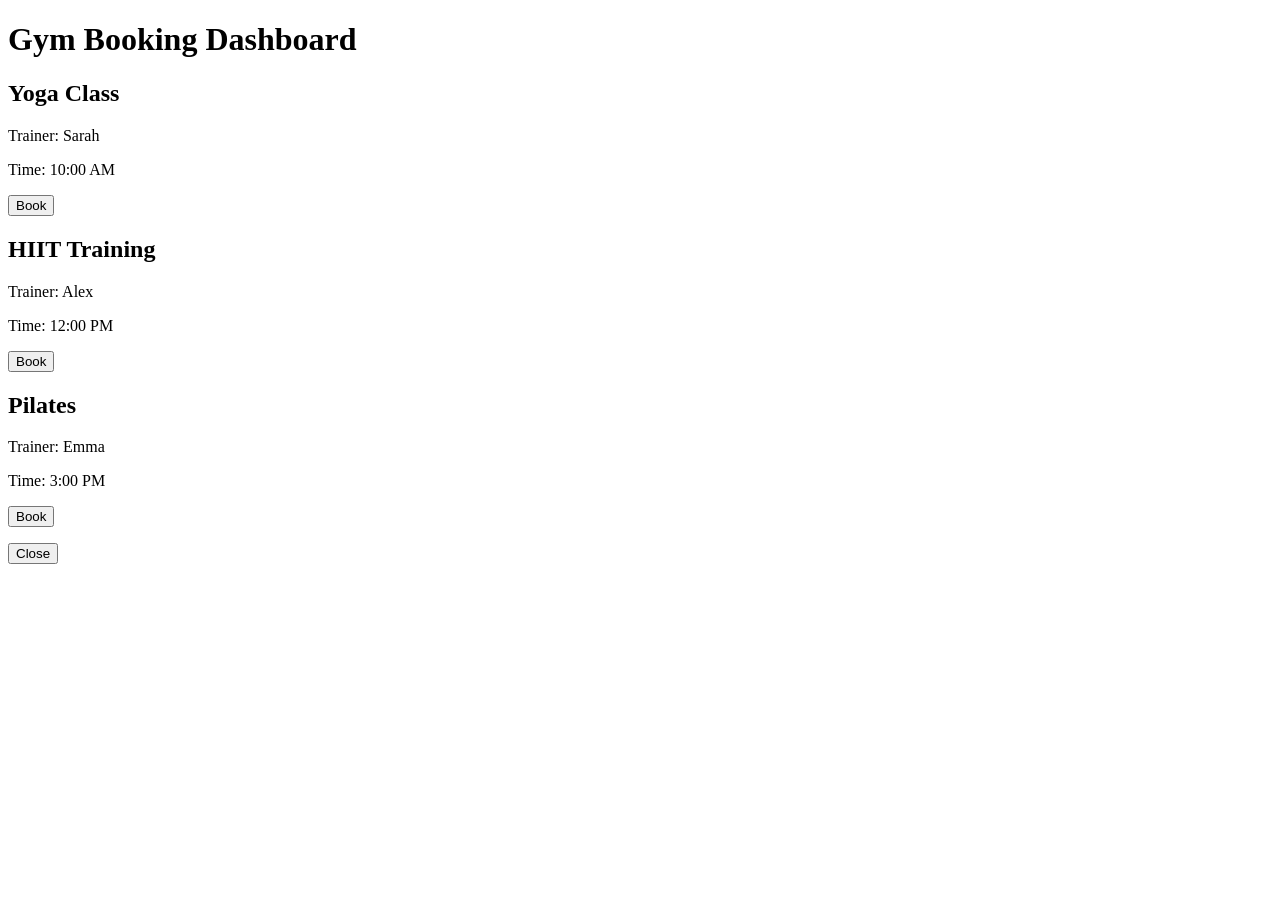
==== index.html @ 651a79b9 "Create index.html" ====
<!DOCTYPE html>
<html lang="en">
<head>
<meta charset="UTF-8">
<title>Gym Booking Platform</title>
<link rel="stylesheet" href="style.css">
</head>

<body>

<header>
<h1>Gym Booking Dashboard</h1>
</header>

<section class="dashboard">

<div class="card">
<h2>Yoga Class</h2>
<p>Trainer: Sarah</p>
<p>Time: 10:00 AM</p>
<button onclick="bookClass('Yoga Class')">Book</button>
</div>

<div class="card">
<h2>HIIT Training</h2>
<p>Trainer: Alex</p>
<p>Time: 12:00 PM</p>
<button onclick="bookClass('HIIT Training')">Book</button>
</div>

<div class="card">
<h2>Pilates</h2>
<p>Trainer: Emma</p>
<p>Time: 3:00 PM</p>
<button onclick="bookClass('Pilates')">Book</button>
</div>

</section>

<div id="popup" class="popup">
<p id="popup-text"></p>
<button onclick="closePopup()">Close</button>
</div>

<script src="script.js"></script>

</body>
</html>
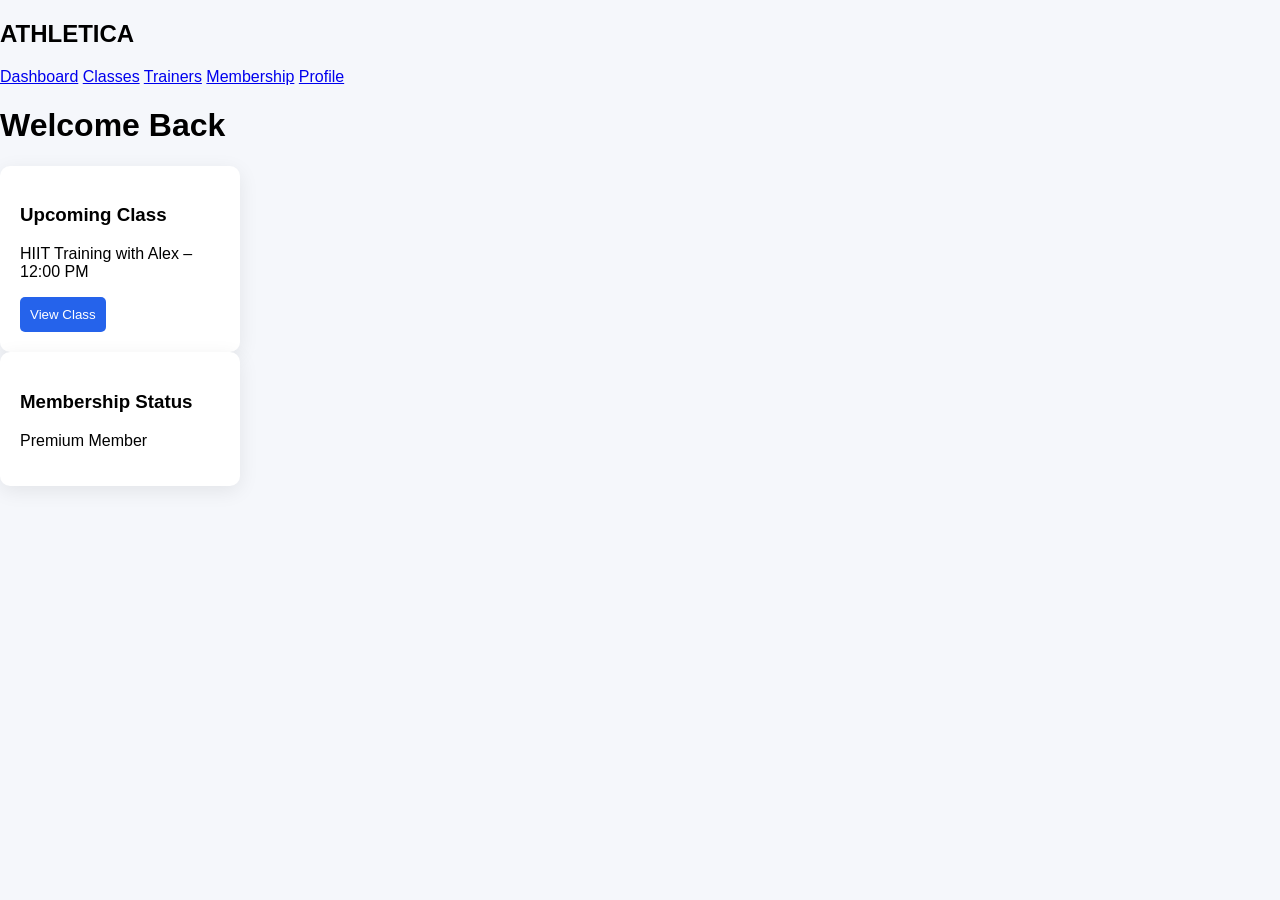
==== commit bef87c47: "Update index.html" ====
--- a/index.html
+++ b/index.html
@@ -1,48 +1,45 @@
 <!DOCTYPE html>
-<html lang="en">
+<html>
+
 <head>
-<meta charset="UTF-8">
-<title>Gym Booking Platform</title>
+<title>Gym Dashboard</title>
+
 <link rel="stylesheet" href="style.css">
+
+<link href="https://fonts.googleapis.com/css2?family=Instrument+Sans:wght@400;500;600&display=swap" rel="stylesheet">
+
 </head>
 
 <body>
 
-<header>
-<h1>Gym Booking Dashboard</h1>
-</header>
+<div class="sidebar">
 
-<section class="dashboard">
+<h2>ATHLETICA</h2>
+
+<a href="index.html">Dashboard</a>
+<a href="classes.html">Classes</a>
+<a href="trainers.html">Trainers</a>
+<a href="membership.html">Membership</a>
+<a href="profile.html">Profile</a>
+
+</div>
+
+<div class="main">
+
+<h1>Welcome Back</h1>
 
 <div class="card">
-<h2>Yoga Class</h2>
-<p>Trainer: Sarah</p>
-<p>Time: 10:00 AM</p>
-<button onclick="bookClass('Yoga Class')">Book</button>
+<h3>Upcoming Class</h3>
+<p>HIIT Training with Alex – 12:00 PM</p>
+<button>View Class</button>
 </div>
 
 <div class="card">
-<h2>HIIT Training</h2>
-<p>Trainer: Alex</p>
-<p>Time: 12:00 PM</p>
-<button onclick="bookClass('HIIT Training')">Book</button>
+<h3>Membership Status</h3>
+<p>Premium Member</p>
 </div>
 
-<div class="card">
-<h2>Pilates</h2>
-<p>Trainer: Emma</p>
-<p>Time: 3:00 PM</p>
-<button onclick="bookClass('Pilates')">Book</button>
 </div>
-
-</section>
-
-<div id="popup" class="popup">
-<p id="popup-text"></p>
-<button onclick="closePopup()">Close</button>
-</div>
-
-<script src="script.js"></script>
 
 </body>
 </html>
--- a/style.css
+++ b/style.css
@@ -0,0 +1,45 @@
+body{
+font-family: Arial, sans-serif;
+background:#f5f7fb;
+margin:0;
+}
+
+header{
+background:white;
+padding:20px;
+box-shadow:0 2px 10px rgba(0,0,0,0.05);
+}
+
+.dashboard{
+display:flex;
+gap:20px;
+padding:40px;
+}
+
+.card{
+background:white;
+padding:20px;
+border-radius:10px;
+box-shadow:0 5px 20px rgba(0,0,0,0.08);
+width:200px;
+}
+
+button{
+background:#2563eb;
+color:white;
+border:none;
+padding:10px;
+border-radius:5px;
+cursor:pointer;
+}
+
+.popup{
+position:fixed;
+top:50%;
+left:50%;
+transform:translate(-50%,-50%);
+background:white;
+padding:30px;
+box-shadow:0 10px 40px rgba(0,0,0,0.2);
+display:none;
+}
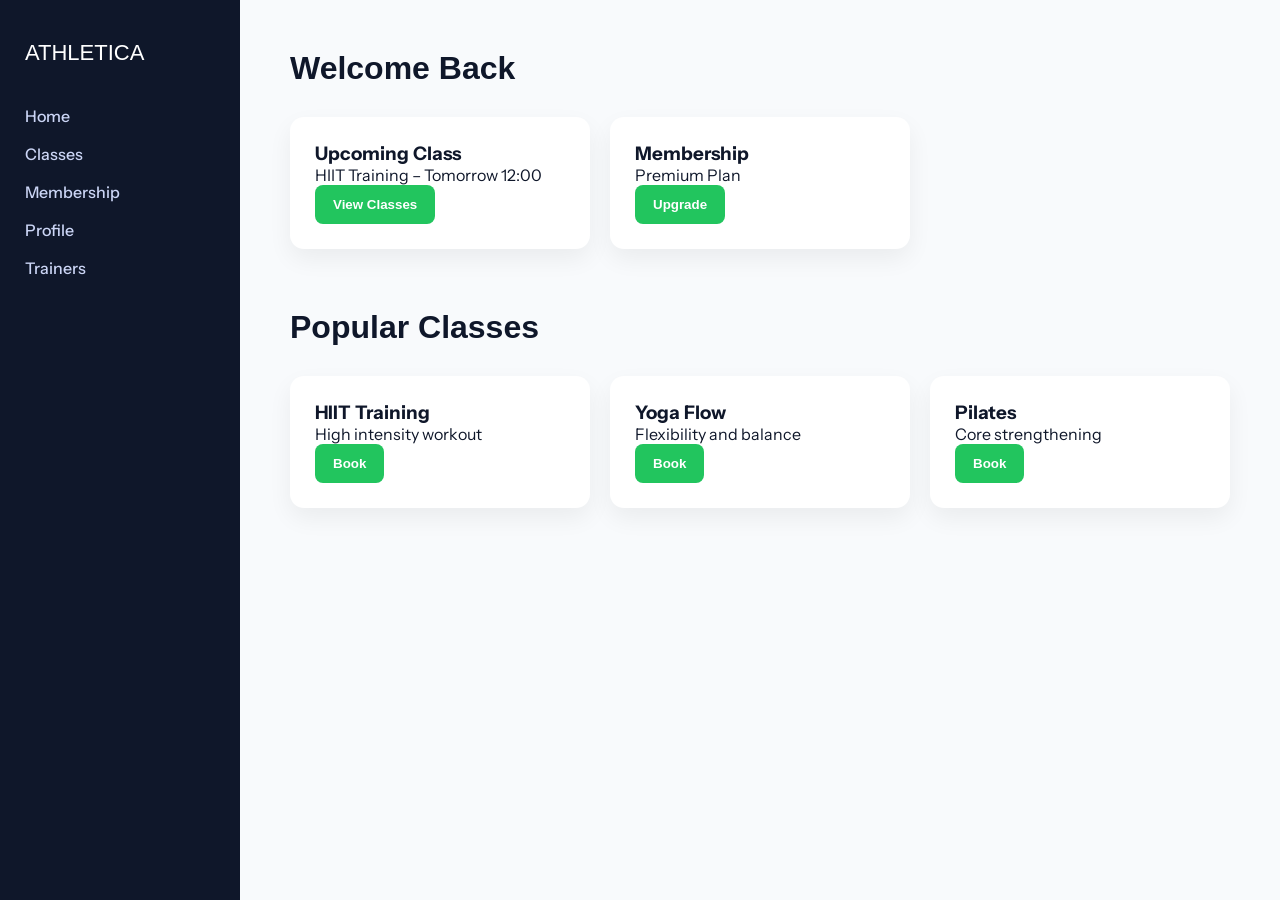
==== commit 0a676173: "Update index.html" ====
--- a/index.html
+++ b/index.html
@@ -2,7 +2,8 @@
 <html>
 
 <head>
-<title>Gym Dashboard</title>
+
+<title>Gym Booking Platform</title>
 
 <link rel="stylesheet" href="style.css">
 
@@ -14,13 +15,13 @@
 
 <div class="sidebar">
 
-<h2>ATHLETICA</h2>
+<div class="logo">ATHLETICA</div>
 
-<a href="index.html">Dashboard</a>
+<a href="index.html">Home</a>
 <a href="classes.html">Classes</a>
-<a href="trainers.html">Trainers</a>
 <a href="membership.html">Membership</a>
 <a href="profile.html">Profile</a>
+<a href="trainers.html">Trainers</a>
 
 </div>
 
@@ -28,15 +29,44 @@
 
 <h1>Welcome Back</h1>
 
+<div class="grid">
+
 <div class="card">
 <h3>Upcoming Class</h3>
-<p>HIIT Training with Alex – 12:00 PM</p>
-<button>View Class</button>
+<p>HIIT Training – Tomorrow 12:00</p>
+<button onclick="location.href='classes.html'">View Classes</button>
 </div>
 
 <div class="card">
-<h3>Membership Status</h3>
-<p>Premium Member</p>
+<h3>Membership</h3>
+<p>Premium Plan</p>
+<button onclick="location.href='membership.html'">Upgrade</button>
+</div>
+
+</div>
+
+<h1 style="margin-top:40px">Popular Classes</h1>
+
+<div class="grid">
+
+<div class="card">
+<h3>HIIT Training</h3>
+<p>High intensity workout</p>
+<button onclick="location.href='classes.html'">Book</button>
+</div>
+
+<div class="card">
+<h3>Yoga Flow</h3>
+<p>Flexibility and balance</p>
+<button onclick="location.href='classes.html'">Book</button>
+</div>
+
+<div class="card">
+<h3>Pilates</h3>
+<p>Core strengthening</p>
+<button onclick="location.href='classes.html'">Book</button>
+</div>
+
 </div>
 
 </div>
--- a/style.css
+++ b/style.css
@@ -1,45 +1,156 @@
-body{
-font-family: Arial, sans-serif;
-background:#f5f7fb;
+*{
+box-sizing:border-box;
 margin:0;
+padding:0;
 }
 
-header{
-background:white;
-padding:20px;
-box-shadow:0 2px 10px rgba(0,0,0,0.05);
+html{
+scroll-behavior:smooth;
 }
 
-.dashboard{
-display:flex;
-gap:20px;
-padding:40px;
+body{
+font-family:'Instrument Sans',sans-serif;
+background:#F8FAFC;
+color:#0F172A;
 }
+
+/* sidebar */
+
+.sidebar{
+position:fixed;
+top:0;
+left:0;
+width:240px;
+height:100vh;
+background:#0F172A;
+padding:40px 25px;
+}
+
+.logo{
+font-family:"Power Grotesk",sans-serif;
+color:white;
+font-size:22px;
+margin-bottom:40px;
+}
+
+.sidebar a{
+display:block;
+color:#CBD5F5;
+text-decoration:none;
+margin-bottom:18px;
+font-weight:500;
+transition:.2s;
+}
+
+.sidebar a:hover{
+color:#22C55E;
+}
+
+/* main */
+
+.main{
+margin-left:240px;
+padding:50px;
+}
+
+h1{
+font-family:"Power Grotesk",sans-serif;
+margin-bottom:30px;
+}
+
+/* cards */
 
 .card{
 background:white;
-padding:20px;
-border-radius:10px;
-box-shadow:0 5px 20px rgba(0,0,0,0.08);
-width:200px;
+padding:25px;
+border-radius:14px;
+margin-bottom:20px;
+box-shadow:0 10px 25px rgba(0,0,0,0.06);
+transition:.25s;
 }
 
+.card:hover{
+transform:translateY(-4px);
+}
+
+.grid{
+display:grid;
+grid-template-columns:repeat(auto-fill,minmax(250px,1fr));
+gap:20px;
+}
+
+/* buttons */
+
 button{
-background:#2563eb;
+background:#22C55E;
+border:none;
+padding:12px 18px;
+border-radius:8px;
 color:white;
-border:none;
-padding:10px;
-border-radius:5px;
+font-weight:600;
 cursor:pointer;
 }
 
-.popup{
-position:fixed;
-top:50%;
-left:50%;
-transform:translate(-50%,-50%);
+button:hover{
+background:#16A34A;
+}
+
+/* calendar */
+
+.calendar{
+display:grid;
+grid-template-columns:repeat(7,1fr);
+gap:10px;
+margin-top:20px;
+}
+
+.day{
 background:white;
+padding:15px;
+border-radius:10px;
+box-shadow:0 4px 12px rgba(0,0,0,0.05);
+min-height:120px;
+}
+
+.class{
+background:#22C55E;
+color:white;
+padding:6px 8px;
+border-radius:6px;
+margin-top:6px;
+font-size:12px;
+}
+
+/* plans */
+
+.plan{
+text-align:center;
 padding:30px;
-box-shadow:0 10px 40px rgba(0,0,0,0.2);
-display:none;
+border-radius:14px;
+border:2px solid #E2E8F0;
+background:white;
 }
+
+.price{
+font-size:28px;
+font-weight:700;
+margin:10px 0;
+}
+
+/* profile */
+
+.profile-section{
+margin-bottom:30px;
+}
+
+.class-list{
+margin-top:10px;
+}
+
+.class-item{
+background:white;
+padding:12px;
+border-radius:8px;
+margin-bottom:10px;
+box-shadow:0 4px 12px rgba(0,0,0,0.05);
+}
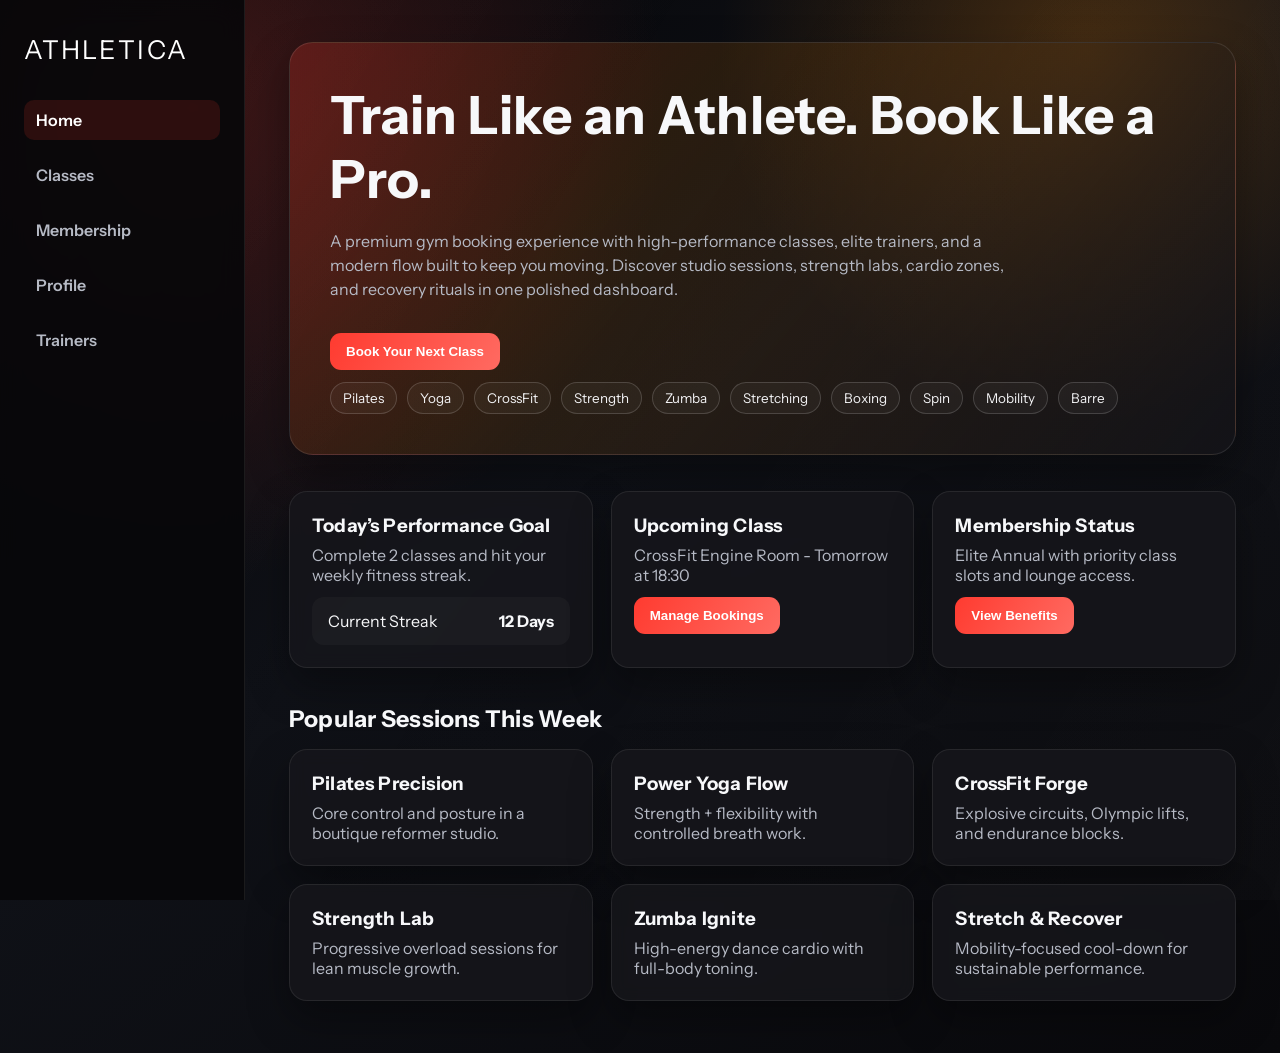
==== commit df3d0bbe: "Redesign gym booking UI with premium athletic style" ====
--- a/index.html
+++ b/index.html
@@ -1,75 +1,61 @@
 <!DOCTYPE html>
-<html>
+<html lang="en">
+<head>
+  <meta charset="UTF-8">
+  <meta name="viewport" content="width=device-width, initial-scale=1.0">
+  <title>Athletica | Premium Gym Booking Platform</title>
+  <link rel="stylesheet" href="https://fonts.cdnfonts.com/css/power-grotesk">
+  <link rel="stylesheet" href="https://fonts.googleapis.com/css2?family=Instrument+Sans:wght@400;500;600;700;800&display=swap">
+  <link rel="stylesheet" href="style.css">
+</head>
+<body>
+  <div class="sidebar">
+    <div class="logo">ATHLETICA</div>
+    <a class="active" href="index.html">Home</a>
+    <a href="classes.html">Classes</a>
+    <a href="membership.html">Membership</a>
+    <a href="profile.html">Profile</a>
+    <a href="trainers.html">Trainers</a>
+  </div>
 
-<head>
+  <main class="main">
+    <section class="hero reveal">
+      <h1>Train Like an Athlete. Book Like a Pro.</h1>
+      <p>A premium gym booking experience with high-performance classes, elite trainers, and a modern flow built to keep you moving. Discover studio sessions, strength labs, cardio zones, and recovery rituals in one polished dashboard.</p>
+      <button onclick="location.href='classes.html'">Book Your Next Class</button>
+      <div class="chip-row">
+        <div class="chip">Pilates</div><div class="chip">Yoga</div><div class="chip">CrossFit</div><div class="chip">Strength</div><div class="chip">Zumba</div><div class="chip">Stretching</div><div class="chip">Boxing</div><div class="chip">Spin</div><div class="chip">Mobility</div><div class="chip">Barre</div>
+      </div>
+    </section>
 
-<title>Gym Booking Platform</title>
+    <section class="grid section-title">
+      <article class="card reveal">
+        <h3>Today’s Performance Goal</h3>
+        <p>Complete 2 classes and hit your weekly fitness streak.</p>
+        <div class="metric"><span>Current Streak</span><strong>12 Days</strong></div>
+      </article>
+      <article class="card reveal">
+        <h3>Upcoming Class</h3>
+        <p>CrossFit Engine Room - Tomorrow at 18:30</p>
+        <button onclick="location.href='classes.html'">Manage Bookings</button>
+      </article>
+      <article class="card reveal">
+        <h3>Membership Status</h3>
+        <p>Elite Annual with priority class slots and lounge access.</p>
+        <button onclick="location.href='membership.html'">View Benefits</button>
+      </article>
+    </section>
 
-<link rel="stylesheet" href="style.css">
-
-<link href="https://fonts.googleapis.com/css2?family=Instrument+Sans:wght@400;500;600&display=swap" rel="stylesheet">
-
-</head>
-
-<body>
-
-<div class="sidebar">
-
-<div class="logo">ATHLETICA</div>
-
-<a href="index.html">Home</a>
-<a href="classes.html">Classes</a>
-<a href="membership.html">Membership</a>
-<a href="profile.html">Profile</a>
-<a href="trainers.html">Trainers</a>
-
-</div>
-
-<div class="main">
-
-<h1>Welcome Back</h1>
-
-<div class="grid">
-
-<div class="card">
-<h3>Upcoming Class</h3>
-<p>HIIT Training – Tomorrow 12:00</p>
-<button onclick="location.href='classes.html'">View Classes</button>
-</div>
-
-<div class="card">
-<h3>Membership</h3>
-<p>Premium Plan</p>
-<button onclick="location.href='membership.html'">Upgrade</button>
-</div>
-
-</div>
-
-<h1 style="margin-top:40px">Popular Classes</h1>
-
-<div class="grid">
-
-<div class="card">
-<h3>HIIT Training</h3>
-<p>High intensity workout</p>
-<button onclick="location.href='classes.html'">Book</button>
-</div>
-
-<div class="card">
-<h3>Yoga Flow</h3>
-<p>Flexibility and balance</p>
-<button onclick="location.href='classes.html'">Book</button>
-</div>
-
-<div class="card">
-<h3>Pilates</h3>
-<p>Core strengthening</p>
-<button onclick="location.href='classes.html'">Book</button>
-</div>
-
-</div>
-
-</div>
-
+    <h2 class="section-title reveal">Popular Sessions This Week</h2>
+    <section class="grid">
+      <article class="card reveal"><h3>Pilates Precision</h3><p>Core control and posture in a boutique reformer studio.</p></article>
+      <article class="card reveal"><h3>Power Yoga Flow</h3><p>Strength + flexibility with controlled breath work.</p></article>
+      <article class="card reveal"><h3>CrossFit Forge</h3><p>Explosive circuits, Olympic lifts, and endurance blocks.</p></article>
+      <article class="card reveal"><h3>Strength Lab</h3><p>Progressive overload sessions for lean muscle growth.</p></article>
+      <article class="card reveal"><h3>Zumba Ignite</h3><p>High-energy dance cardio with full-body toning.</p></article>
+      <article class="card reveal"><h3>Stretch & Recover</h3><p>Mobility-focused cool-down for sustainable performance.</p></article>
+    </section>
+  </main>
+  <script src="script.js"></script>
 </body>
 </html>
--- a/style.css
+++ b/style.css
@@ -1,156 +1,246 @@
 *{
-box-sizing:border-box;
-margin:0;
-padding:0;
+  box-sizing:border-box;
+  margin:0;
+  padding:0;
+}
+
+:root{
+  --bg:#070707;
+  --bg-soft:#121217;
+  --surface:rgba(22,22,28,0.82);
+  --surface-border:rgba(255,255,255,0.08);
+  --text:#f7f8fa;
+  --text-muted:#b6bac5;
+  --red:#ff3b30;
+  --red-soft:#ff6a61;
+  --orange:#ff8a00;
+  --shadow:0 18px 40px rgba(0,0,0,.35);
 }
 
 html{
-scroll-behavior:smooth;
+  scroll-behavior:smooth;
 }
 
 body{
-font-family:'Instrument Sans',sans-serif;
-background:#F8FAFC;
-color:#0F172A;
-}
-
-/* sidebar */
+  font-family:'Instrument Sans',sans-serif;
+  background:
+    radial-gradient(circle at 15% 10%, rgba(255,59,48,0.20), transparent 33%),
+    radial-gradient(circle at 85% 5%, rgba(255,138,0,0.22), transparent 25%),
+    linear-gradient(145deg, #050507, #0f1117 45%, #09090c);
+  color:var(--text);
+  min-height:100vh;
+}
+
+body::before{
+  content:"";
+  position:fixed;
+  inset:0;
+  pointer-events:none;
+  background:linear-gradient(120deg, rgba(255,255,255,.03), transparent 40%, rgba(255,255,255,.02));
+  z-index:0;
+}
 
 .sidebar{
-position:fixed;
-top:0;
-left:0;
-width:240px;
-height:100vh;
-background:#0F172A;
-padding:40px 25px;
+  position:fixed;
+  top:0;
+  left:0;
+  width:245px;
+  height:100vh;
+  background:rgba(7,7,9,.9);
+  border-right:1px solid var(--surface-border);
+  backdrop-filter:blur(12px);
+  padding:34px 24px;
+  z-index:3;
 }
 
 .logo{
-font-family:"Power Grotesk",sans-serif;
-color:white;
-font-size:22px;
-margin-bottom:40px;
+  font-family:'Power Grotesk','Instrument Sans',sans-serif;
+  color:#fff;
+  font-size:26px;
+  letter-spacing:.08em;
+  margin-bottom:34px;
 }
 
 .sidebar a{
-display:block;
-color:#CBD5F5;
-text-decoration:none;
-margin-bottom:18px;
-font-weight:500;
-transition:.2s;
-}
-
-.sidebar a:hover{
-color:#22C55E;
-}
-
-/* main */
+  display:block;
+  color:var(--text-muted);
+  text-decoration:none;
+  margin-bottom:15px;
+  font-weight:600;
+  padding:10px 12px;
+  border-radius:10px;
+  transition:.25s;
+}
+
+.sidebar a:hover,
+.sidebar a.active{
+  background:rgba(255,59,48,.14);
+  color:#fff;
+}
 
 .main{
-margin-left:240px;
-padding:50px;
+  margin-left:245px;
+  padding:42px 44px 52px;
+  position:relative;
+  z-index:1;
+}
+
+h1,h2,h3{
+  font-family:'Power Grotesk','Instrument Sans',sans-serif;
+  letter-spacing:.01em;
 }
 
 h1{
-font-family:"Power Grotesk",sans-serif;
-margin-bottom:30px;
-}
-
-/* cards */
-
-.card{
-background:white;
-padding:25px;
-border-radius:14px;
-margin-bottom:20px;
-box-shadow:0 10px 25px rgba(0,0,0,0.06);
-transition:.25s;
-}
-
-.card:hover{
-transform:translateY(-4px);
+  font-size:clamp(2rem, 4.2vw, 3.3rem);
+  margin-bottom:18px;
+}
+
+h2{
+  font-size:1.45rem;
+  margin-bottom:14px;
+}
+
+p{color:var(--text-muted);}
+
+.hero{
+  padding:40px;
+  border-radius:24px;
+  background:linear-gradient(130deg, rgba(255,59,48,.22), rgba(255,138,0,.12) 35%, rgba(20,20,25,.8));
+  border:1px solid rgba(255,255,255,.1);
+  box-shadow:var(--shadow);
+  margin-bottom:28px;
+}
+
+.hero p{max-width:680px; line-height:1.5; margin-bottom:20px;}
+
+.chip-row{display:flex; flex-wrap:wrap; gap:10px; margin-top:12px;}
+
+.chip{
+  padding:7px 12px;
+  font-size:.84rem;
+  border-radius:99px;
+  border:1px solid rgba(255,255,255,.16);
+  background:rgba(255,255,255,.04);
+  color:#f3f3f5;
 }
 
 .grid{
-display:grid;
-grid-template-columns:repeat(auto-fill,minmax(250px,1fr));
-gap:20px;
-}
-
-/* buttons */
+  display:grid;
+  grid-template-columns:repeat(auto-fill,minmax(250px,1fr));
+  gap:18px;
+}
+
+.card,.plan,.day,.class-item{
+  background:var(--surface);
+  border:1px solid var(--surface-border);
+  border-radius:18px;
+  padding:22px;
+  box-shadow:var(--shadow);
+  backdrop-filter:blur(8px);
+}
+
+.card:hover,.plan:hover{transform:translateY(-4px);}
+.card,.plan{transition:.25s;}
+
+.card h3,.plan h3{margin-bottom:8px;}
+
+.metric{
+  display:flex;
+  align-items:center;
+  justify-content:space-between;
+  padding:14px 16px;
+  border-radius:12px;
+  margin-top:12px;
+  background:rgba(255,255,255,.03);
+}
 
 button{
-background:#22C55E;
-border:none;
-padding:12px 18px;
-border-radius:8px;
-color:white;
-font-weight:600;
-cursor:pointer;
-}
-
-button:hover{
-background:#16A34A;
-}
-
-/* calendar */
+  background:linear-gradient(120deg,var(--red),var(--red-soft));
+  border:none;
+  padding:11px 16px;
+  border-radius:11px;
+  color:#fff;
+  font-weight:700;
+  margin-top:12px;
+  cursor:pointer;
+  transition:.2s;
+}
+
+button:hover{filter:brightness(1.08);}
+
+.section-title{
+  margin:36px 0 16px;
+}
 
 .calendar{
-display:grid;
-grid-template-columns:repeat(7,1fr);
-gap:10px;
-margin-top:20px;
-}
-
-.day{
-background:white;
-padding:15px;
-border-radius:10px;
-box-shadow:0 4px 12px rgba(0,0,0,0.05);
-min-height:120px;
-}
+  display:grid;
+  grid-template-columns:repeat(auto-fill,minmax(200px,1fr));
+  gap:14px;
+}
+
+.day{min-height:220px;}
+
+.day strong{font-size:1.08rem;}
 
 .class{
-background:#22C55E;
-color:white;
-padding:6px 8px;
-border-radius:6px;
-margin-top:6px;
-font-size:12px;
-}
-
-/* plans */
-
-.plan{
-text-align:center;
-padding:30px;
-border-radius:14px;
-border:2px solid #E2E8F0;
-background:white;
-}
-
-.price{
-font-size:28px;
-font-weight:700;
-margin:10px 0;
-}
-
-/* profile */
-
-.profile-section{
-margin-bottom:30px;
-}
-
-.class-list{
-margin-top:10px;
-}
-
-.class-item{
-background:white;
-padding:12px;
-border-radius:8px;
-margin-bottom:10px;
-box-shadow:0 4px 12px rgba(0,0,0,0.05);
-}
+  margin-top:10px;
+  padding:8px 10px;
+  border-radius:10px;
+  background:rgba(255,59,48,.16);
+  border:1px solid rgba(255,59,48,.25);
+  font-size:.86rem;
+  color:#fff;
+}
+
+.plan .price{
+  font-size:2rem;
+  font-weight:800;
+  margin:8px 0;
+  color:#fff;
+}
+
+.reveal{
+  opacity:0;
+  transform:translateY(22px) scale(.98);
+  transition:opacity .8s ease, transform .8s cubic-bezier(.22,1,.36,1);
+}
+
+.reveal.is-visible{
+  opacity:1;
+  transform:translateY(0) scale(1);
+}
+
+@supports (animation-timeline: view()) {
+  .reveal{
+    opacity:1;
+    transform:none;
+    animation:appleReveal linear both;
+    animation-timeline:view();
+    animation-range:entry 10% cover 35%;
+  }
+}
+
+@keyframes appleReveal{
+  from{opacity:.2; transform:translateY(48px) scale(.96); filter:blur(6px);}
+  to{opacity:1; transform:translateY(0) scale(1); filter:blur(0);}
+}
+
+@media (max-width: 860px){
+  .sidebar{
+    position:static;
+    width:100%;
+    height:auto;
+    display:flex;
+    align-items:center;
+    gap:8px;
+    flex-wrap:wrap;
+  }
+
+  .logo{margin:0 14px 0 0;}
+
+  .sidebar a{margin:0;}
+
+  .main{margin-left:0; padding:26px 18px 36px;}
+
+  .hero{padding:26px;}
+}
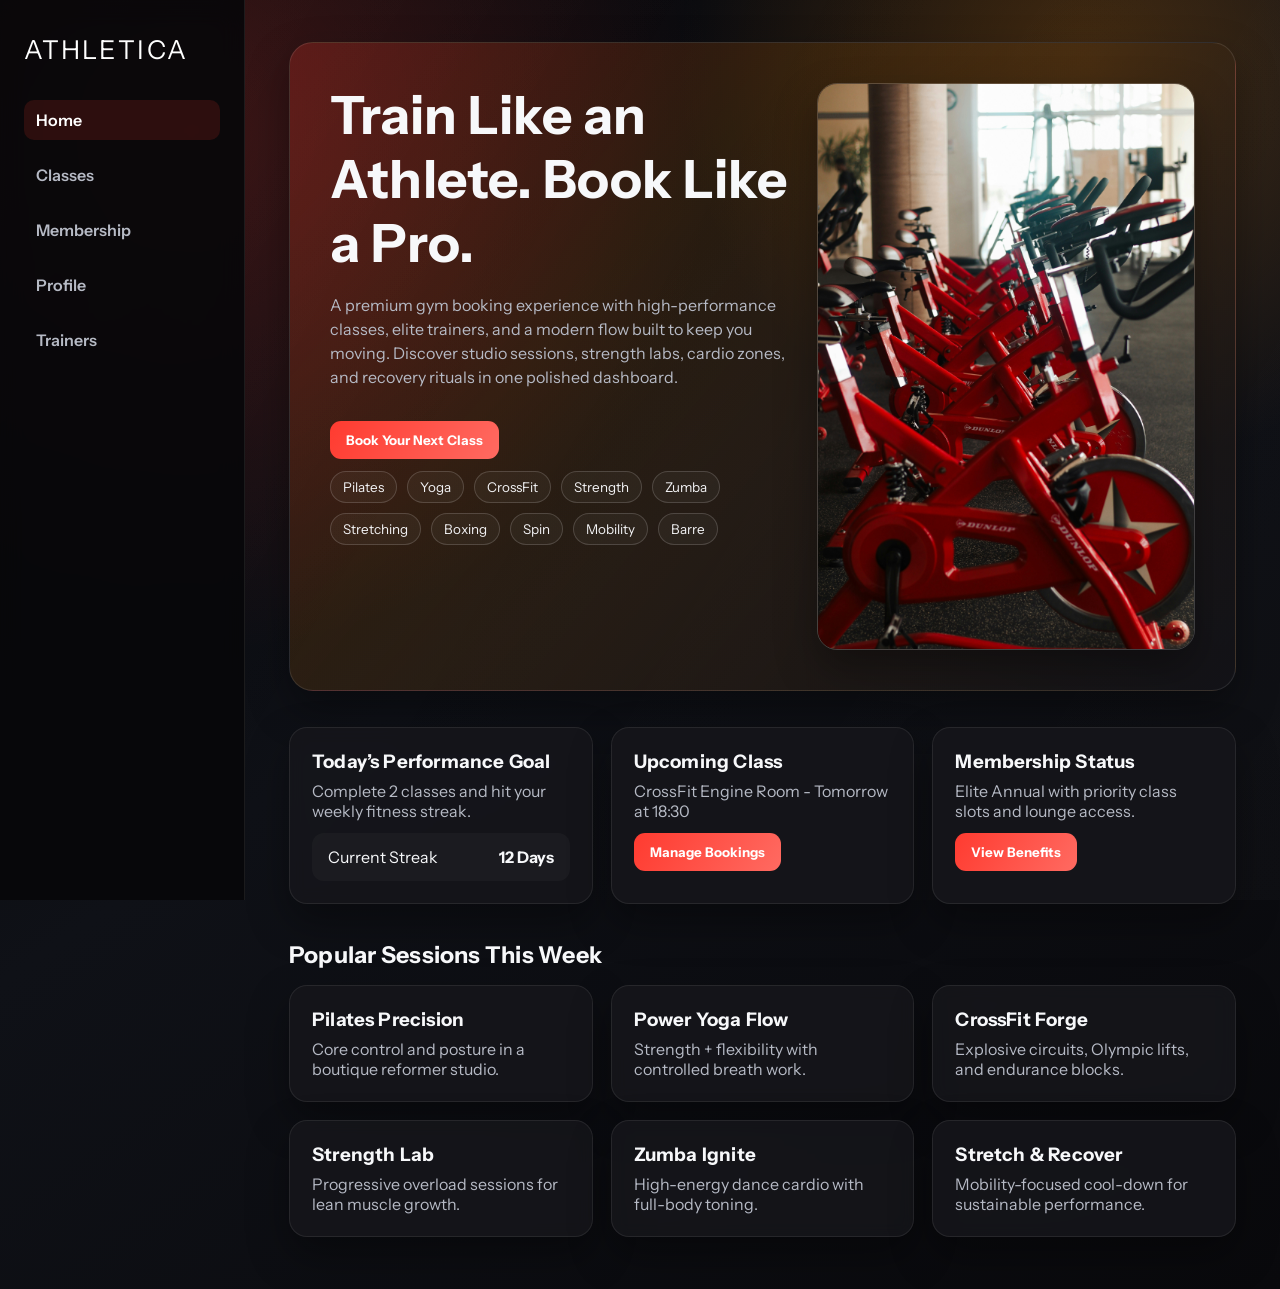
==== commit a6a3989b: "Keep homepage image integration code-only" ====
--- a/index.html
+++ b/index.html
@@ -19,13 +19,18 @@
   </div>
 
   <main class="main">
-    <section class="hero reveal">
-      <h1>Train Like an Athlete. Book Like a Pro.</h1>
-      <p>A premium gym booking experience with high-performance classes, elite trainers, and a modern flow built to keep you moving. Discover studio sessions, strength labs, cardio zones, and recovery rituals in one polished dashboard.</p>
-      <button onclick="location.href='classes.html'">Book Your Next Class</button>
-      <div class="chip-row">
-        <div class="chip">Pilates</div><div class="chip">Yoga</div><div class="chip">CrossFit</div><div class="chip">Strength</div><div class="chip">Zumba</div><div class="chip">Stretching</div><div class="chip">Boxing</div><div class="chip">Spin</div><div class="chip">Mobility</div><div class="chip">Barre</div>
+    <section class="hero hero-layout reveal">
+      <div>
+        <h1>Train Like an Athlete. Book Like a Pro.</h1>
+        <p>A premium gym booking experience with high-performance classes, elite trainers, and a modern flow built to keep you moving. Discover studio sessions, strength labs, cardio zones, and recovery rituals in one polished dashboard.</p>
+        <button onclick="location.href='classes.html'">Book Your Next Class</button>
+        <div class="chip-row">
+          <div class="chip">Pilates</div><div class="chip">Yoga</div><div class="chip">CrossFit</div><div class="chip">Strength</div><div class="chip">Zumba</div><div class="chip">Stretching</div><div class="chip">Boxing</div><div class="chip">Spin</div><div class="chip">Mobility</div><div class="chip">Barre</div>
+        </div>
       </div>
+      <figure class="hero-image-wrap">
+        <img class="hero-image" src="assets/home-hero-spin.jpg" alt="Row of red spin bikes inside a modern gym studio">
+      </figure>
     </section>
 
     <section class="grid section-title">
--- a/style.css
+++ b/style.css
@@ -5,6 +5,8 @@
 }
 
 :root{
+  --font-display:'Power Grotesk','Instrument Sans',sans-serif;
+  --font-body:'Instrument Sans','Power Grotesk',sans-serif;
   --bg:#070707;
   --bg-soft:#121217;
   --surface:rgba(22,22,28,0.82);
@@ -22,7 +24,7 @@
 }
 
 body{
-  font-family:'Instrument Sans',sans-serif;
+  font-family:var(--font-body);
   background:
     radial-gradient(circle at 15% 10%, rgba(255,59,48,0.20), transparent 33%),
     radial-gradient(circle at 85% 5%, rgba(255,138,0,0.22), transparent 25%),
@@ -54,7 +56,7 @@
 }
 
 .logo{
-  font-family:'Power Grotesk','Instrument Sans',sans-serif;
+  font-family:var(--font-display);
   color:#fff;
   font-size:26px;
   letter-spacing:.08em;
@@ -86,8 +88,24 @@
 }
 
 h1,h2,h3{
-  font-family:'Power Grotesk','Instrument Sans',sans-serif;
+  font-family:var(--font-display);
   letter-spacing:.01em;
+}
+
+.sidebar a,
+button,
+.chip,
+.class,
+.metric strong,
+.plan .price{
+  font-family:var(--font-display);
+}
+
+p,
+.class-item,
+.day,
+.metric span{
+  font-family:var(--font-body);
 }
 
 h1{
@@ -112,6 +130,29 @@
 }
 
 .hero p{max-width:680px; line-height:1.5; margin-bottom:20px;}
+
+
+.hero-layout{
+  display:grid;
+  grid-template-columns:1.1fr .9fr;
+  gap:24px;
+  align-items:stretch;
+}
+
+.hero-image-wrap{
+  border-radius:20px;
+  overflow:hidden;
+  border:1px solid rgba(255,255,255,.18);
+  box-shadow:var(--shadow);
+  min-height:420px;
+}
+
+.hero-image{
+  width:100%;
+  height:100%;
+  object-fit:cover;
+  display:block;
+}
 
 .chip-row{display:flex; flex-wrap:wrap; gap:10px; margin-top:12px;}
 
@@ -243,4 +284,8 @@
   .main{margin-left:0; padding:26px 18px 36px;}
 
   .hero{padding:26px;}
-}
+
+  .hero-layout{grid-template-columns:1fr;}
+
+  .hero-image-wrap{min-height:280px;}
+}
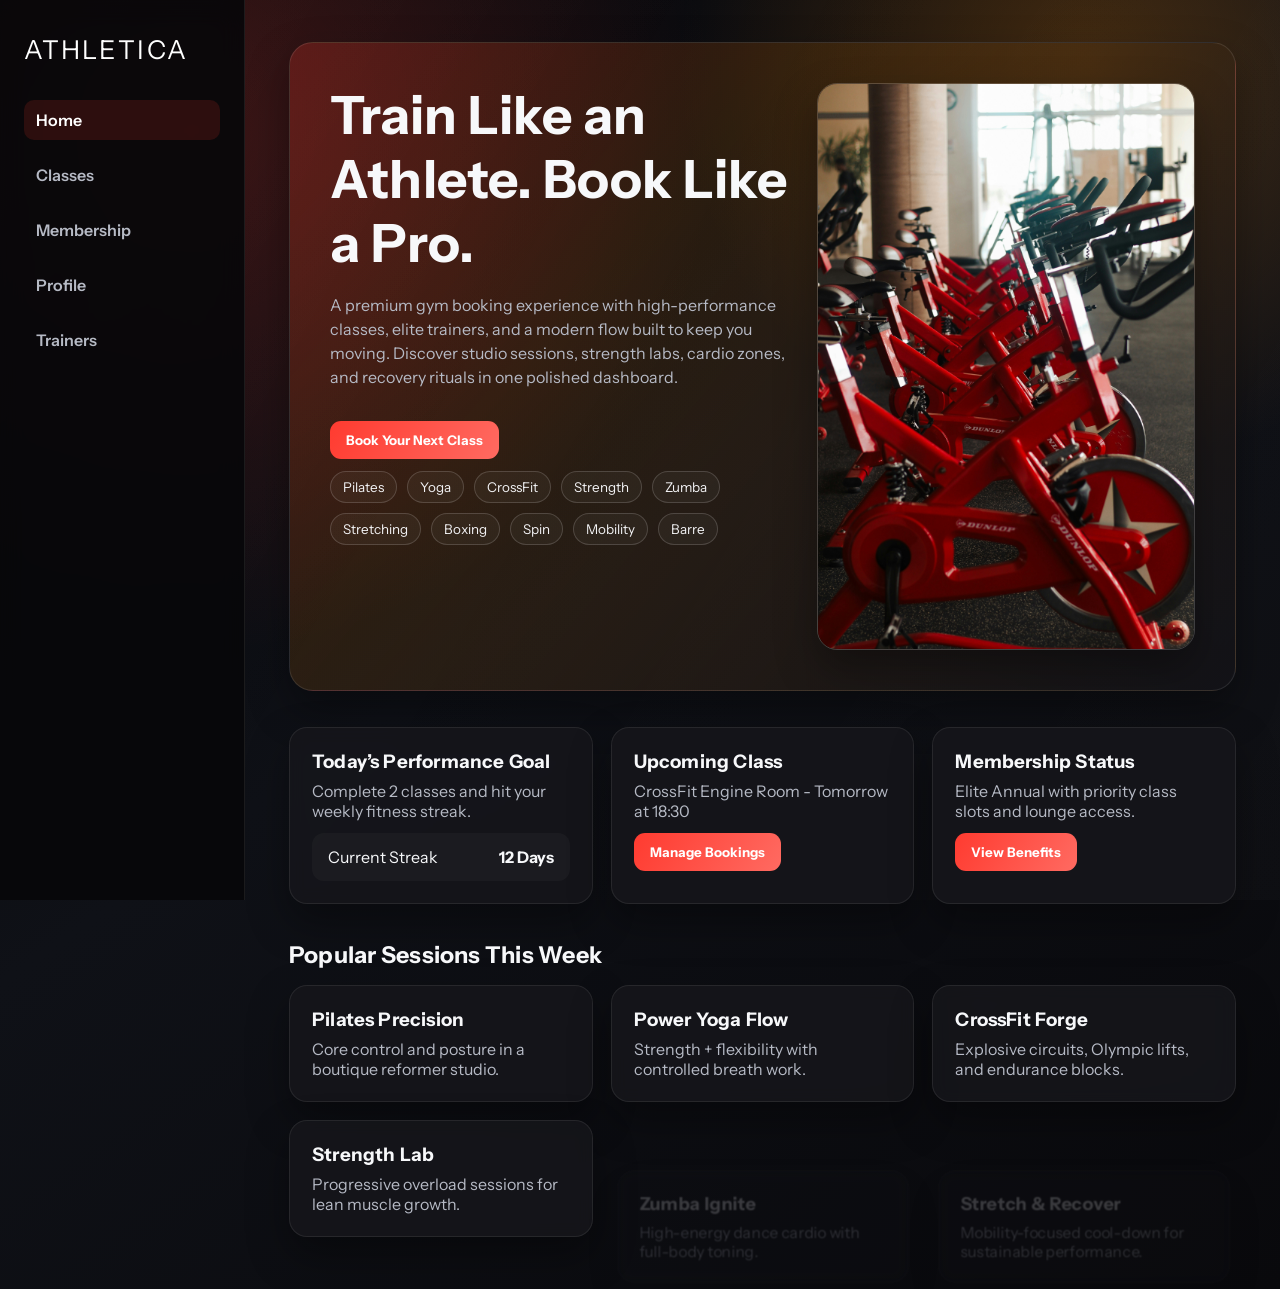
==== commit 7eea853a: "Add functional class booking flow with GSAP premium UI" ====
--- a/index.html
+++ b/index.html
@@ -7,6 +7,7 @@
   <link rel="stylesheet" href="https://fonts.cdnfonts.com/css/power-grotesk">
   <link rel="stylesheet" href="https://fonts.googleapis.com/css2?family=Instrument+Sans:wght@400;500;600;700;800&display=swap">
   <link rel="stylesheet" href="style.css">
+  <link rel="icon" type="image/png" href="gymfavicon.png">
 </head>
 <body>
   <div class="sidebar">
@@ -61,6 +62,7 @@
       <article class="card reveal"><h3>Stretch & Recover</h3><p>Mobility-focused cool-down for sustainable performance.</p></article>
     </section>
   </main>
+  <script src="https://cdn.jsdelivr.net/npm/gsap@3.12.5/dist/gsap.min.js"></script>
   <script src="script.js"></script>
 </body>
 </html>
--- a/style.css
+++ b/style.css
@@ -131,7 +131,6 @@
 
 .hero p{max-width:680px; line-height:1.5; margin-bottom:20px;}
 
-
 .hero-layout{
   display:grid;
   grid-template-columns:1.1fr .9fr;
@@ -171,7 +170,7 @@
   gap:18px;
 }
 
-.card,.plan,.day,.class-item{
+.card,.plan,.day,.class-item,.booking-panel,.booking-item{
   background:var(--surface);
   border:1px solid var(--surface-border);
   border-radius:18px;
@@ -180,7 +179,7 @@
   backdrop-filter:blur(8px);
 }
 
-.card:hover,.plan:hover{transform:translateY(-4px);}
+.card:hover,.plan:hover{transform:translateY(-4px); border-color:rgba(255,106,97,.35);}
 .card,.plan{transition:.25s;}
 
 .card h3,.plan h3{margin-bottom:8px;}
@@ -224,13 +223,65 @@
 .day strong{font-size:1.08rem;}
 
 .class{
+  width:100%;
+  text-align:left;
   margin-top:10px;
-  padding:8px 10px;
-  border-radius:10px;
-  background:rgba(255,59,48,.16);
-  border:1px solid rgba(255,59,48,.25);
+  padding:9px 12px;
+  border-radius:11px;
+  background:rgba(255,59,48,.15);
+  border:1px solid rgba(255,59,48,.24);
   font-size:.86rem;
   color:#fff;
+}
+
+.class:hover{
+  transform:translateY(-1px);
+  box-shadow:0 0 0 1px rgba(255,255,255,.08) inset;
+}
+
+.booking-panel{
+  display:grid;
+  grid-template-columns:1.2fr 1fr;
+  gap:18px;
+  margin:20px 0 12px;
+  background:linear-gradient(130deg, rgba(255,255,255,.07), rgba(255,255,255,.02));
+}
+
+.booking-label{
+  text-transform:uppercase;
+  letter-spacing:.12em;
+  font-size:.72rem;
+  color:#f3c7c3;
+  margin-bottom:6px;
+}
+
+.booking-sub{margin-bottom:0;}
+
+.booking-list{display:grid; gap:10px; align-content:start;}
+
+.booking-item{
+  padding:14px;
+  display:flex;
+  justify-content:space-between;
+  align-items:flex-start;
+  background:rgba(255,255,255,.03);
+}
+
+.booking-item h3{font-size:1rem; margin-bottom:4px;}
+.booking-item p{font-size:.88rem;}
+
+.booking-empty{
+  border:1px dashed rgba(255,255,255,.2);
+  padding:14px;
+  border-radius:12px;
+  font-size:.9rem;
+}
+
+.booking-remove{
+  margin-top:0;
+  background:rgba(255,255,255,.06);
+  border:1px solid rgba(255,255,255,.14);
+  padding:8px 11px;
 }
 
 .plan .price{
@@ -239,6 +290,23 @@
   margin:8px 0;
   color:#fff;
 }
+
+.booking-toast{
+  position:fixed;
+  right:24px;
+  bottom:24px;
+  z-index:20;
+  max-width:320px;
+  padding:13px 15px;
+  border-radius:12px;
+  background:rgba(8,8,10,.9);
+  border:1px solid rgba(255,255,255,.2);
+  box-shadow:var(--shadow);
+  opacity:0;
+  pointer-events:none;
+}
+
+.booking-toast.visible{opacity:1;}
 
 .reveal{
   opacity:0;
@@ -285,7 +353,8 @@
 
   .hero{padding:26px;}
 
-  .hero-layout{grid-template-columns:1fr;}
+  .hero-layout,
+  .booking-panel{grid-template-columns:1fr;}
 
   .hero-image-wrap{min-height:280px;}
 }
